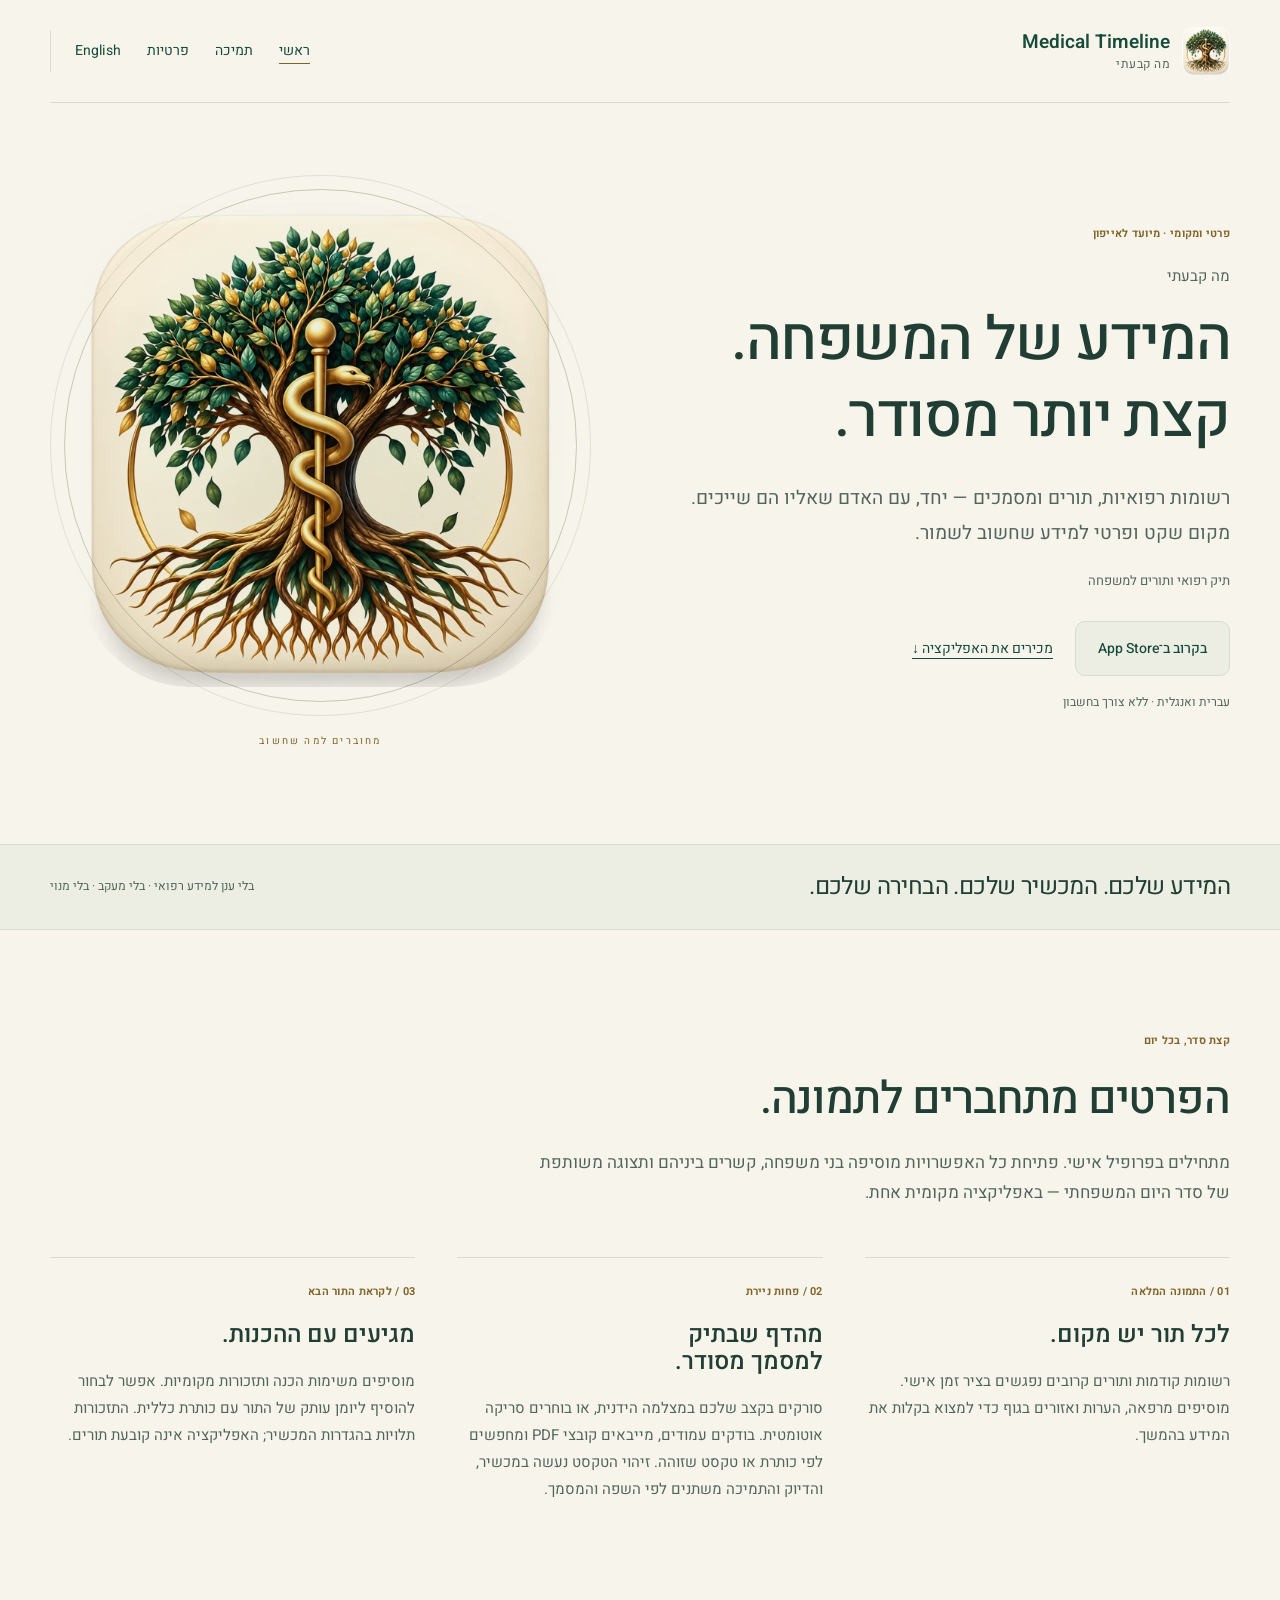
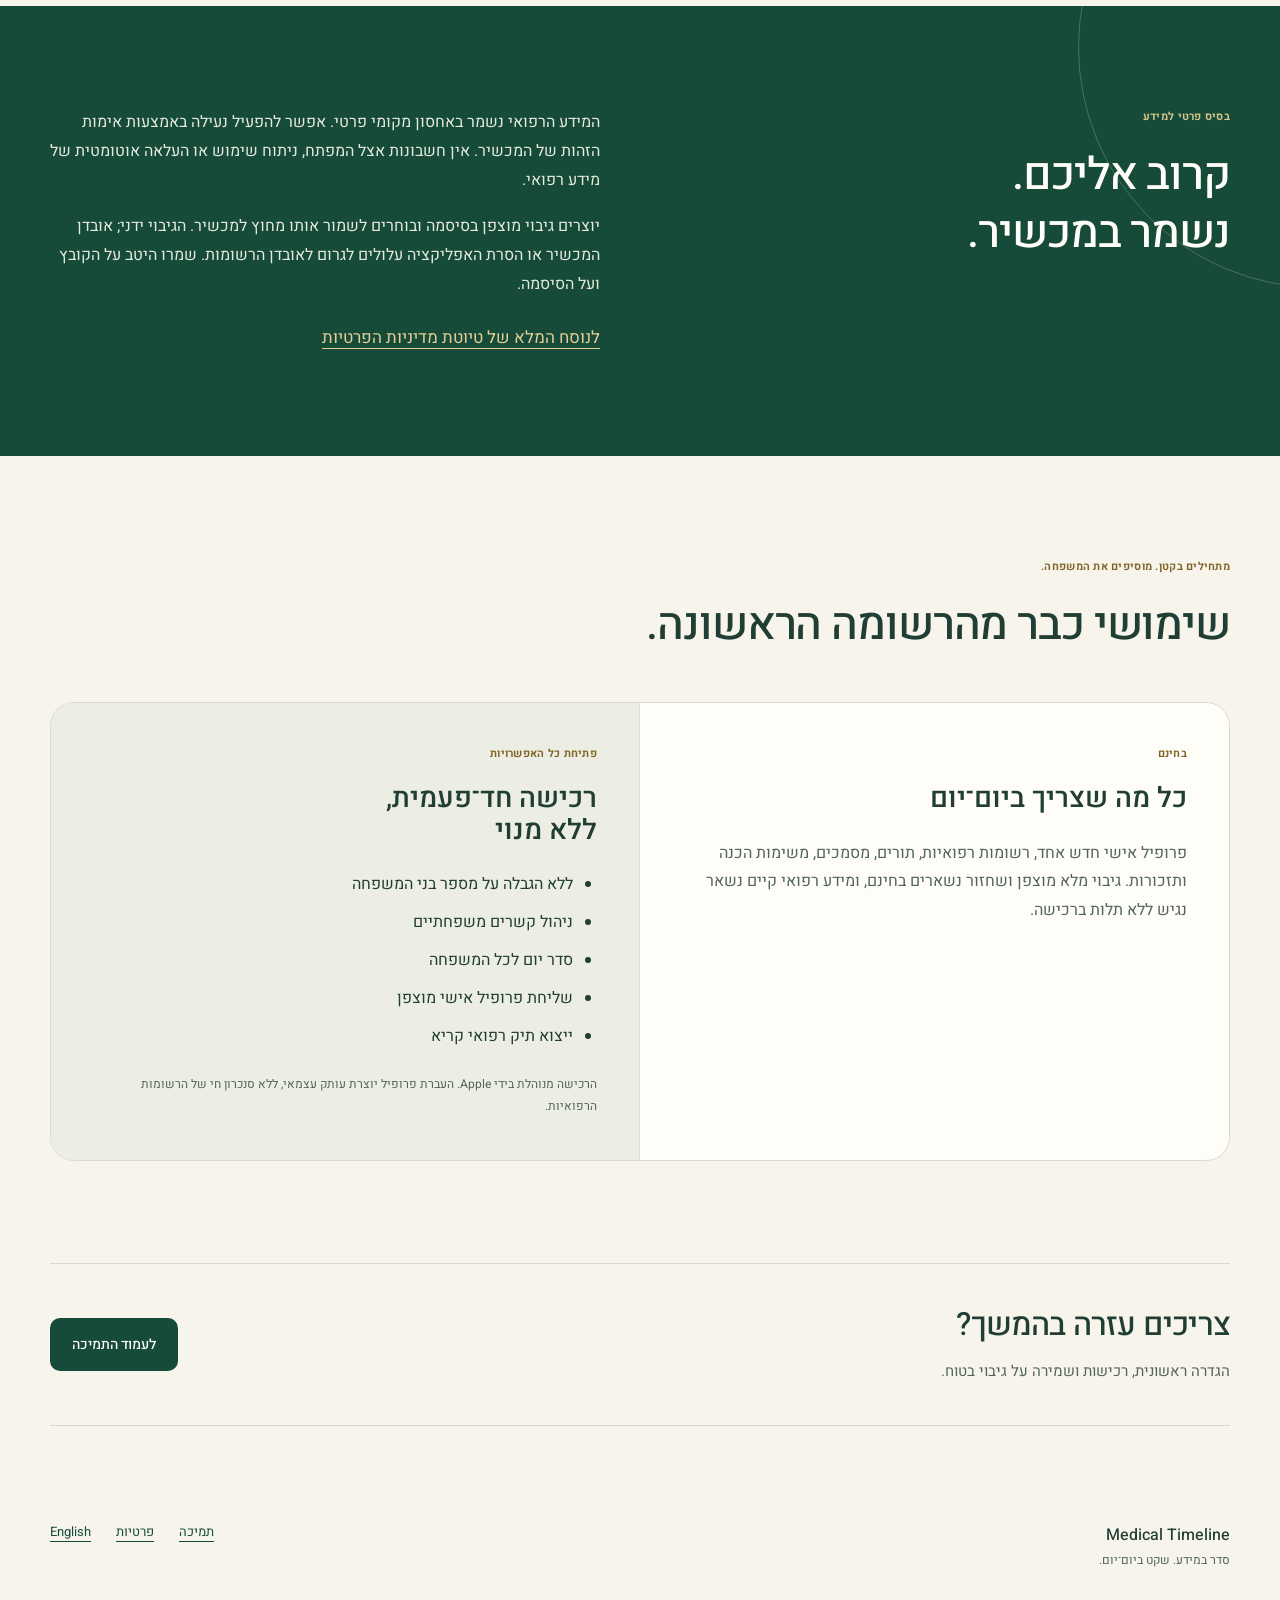
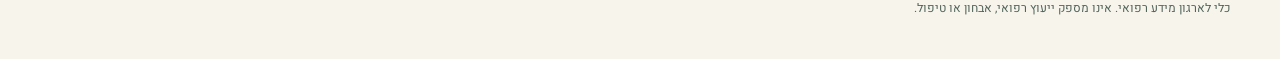
==== he.html @ 95b33567 "Add bilingual Medical Timeline companion website" ====
<!doctype html>
<html lang="he" dir="rtl">
<head>
<meta charset="utf-8">
<meta name="viewport" content="width=device-width, initial-scale=1">
<title>מה קבעתי — תיק רפואי ותורים למשפחה</title>
<meta name="description" content="אפליקציה לאייפון לארגון רשומות רפואיות, תורים ומסמכים במכשיר. בעברית ובאנגלית, עם אפשרויות משפחתיות ברכישה חד־פעמית.">
<meta name="theme-color" content="#f7f4ec">

<link rel="canonical" href="https://staroldur.github.io/medical-timeline-site/he.html">
<link rel="alternate" hreflang="en" href="https://staroldur.github.io/medical-timeline-site/index.html">
<link rel="alternate" hreflang="he" href="https://staroldur.github.io/medical-timeline-site/he.html">
<link rel="alternate" hreflang="x-default" href="https://staroldur.github.io/medical-timeline-site/index.html">
<link rel="icon" type="image/webp" href="assets/icon.webp">
<link rel="stylesheet" href="styles.css">
</head>
<body>
<a class="skip" href="#main">דילוג לתוכן</a>
<header class="wrap site-header"><a class="brand" href="he.html"><img src="assets/icon.webp" width="48" height="48" alt=""><span><bdi dir="ltr">Medical Timeline</bdi><small>מה קבעתי</small></span></a>
<nav aria-label="ניווט ראשי"><a href="he.html" aria-current="page">ראשי</a><a href="support-he.html">תמיכה</a><a href="privacy-he.html">פרטיות</a><a class="language" href="index.html" lang="en" dir="ltr">English</a>
</nav>
</header>
<main id="main">
<section class="wrap hero" aria-labelledby="hero-title">
<div class="hero-copy">
<p class="eyebrow">פרטי ומקומי · מיועד לאייפון</p>
<p class="product-name">מה קבעתי</p>
<h1 id="hero-title">המידע של המשפחה.<br>קצת יותר מסודר.</h1>
<p class="intro">רשומות רפואיות, תורים ומסמכים — יחד, עם האדם שאליו הם שייכים. מקום שקט ופרטי למידע שחשוב לשמור.</p>
<p class="subtitle">תיק רפואי ותורים למשפחה</p>
<div class="hero-actions"><span class="coming">בקרוב ב־<bdi dir="ltr" lang="en">App Store</bdi></span><a href="#how">מכירים את האפליקציה <span aria-hidden="true">↓</span></a>
</div>
<p class="fine">עברית ואנגלית · ללא צורך בחשבון</p>
</div>
<figure class="hero-art">
<div class="art-ring"><img src="assets/yggdrasil.webp" width="640" height="640" alt="איור עץ החיים המקורי של האפליקציה, עם עלים ירוקים ומטה זהוב" fetchpriority="high">
</div>
<figcaption>מחוברים למה שחשוב</figcaption>
</figure>
</section>
 <section class="principles">
<div class="wrap">
<p>המידע שלכם. המכשיר שלכם. הבחירה שלכם.</p><span>בלי ענן למידע רפואי · בלי מעקב · בלי מנוי</span>
</div>
</section>
 <section class="wrap section" id="how" aria-labelledby="how-title">
<div class="section-head">
<p class="eyebrow">קצת סדר, בכל יום</p>
<h2 id="how-title">הפרטים מתחברים לתמונה.</h2>
<p>מתחילים בפרופיל אישי. פתיחת כל האפשרויות מוסיפה בני משפחה, קשרים ביניהם ותצוגה משותפת של סדר היום המשפחתי — באפליקציה מקומית אחת.</p>
</div>
<div class="features">
<article class="feature">
<p class="eyebrow">01 / התמונה המלאה</p>
<h3>לכל תור יש מקום.</h3>
<p>רשומות קודמות ותורים קרובים נפגשים בציר זמן אישי. מוסיפים מרפאה, הערות ואזורים בגוף כדי למצוא בקלות את המידע בהמשך.</p>
</article>
<article class="feature">
<p class="eyebrow">02 / פחות ניירת</p>
<h3>מהדף שבתיק למסמך מסודר.</h3>
<p>סורקים בקצב שלכם במצלמה הידנית, או בוחרים סריקה אוטומטית. בודקים עמודים, מייבאים קובצי <bdi dir="ltr" lang="en">PDF</bdi> ומחפשים לפי כותרת או טקסט שזוהה. זיהוי הטקסט נעשה במכשיר, והדיוק והתמיכה משתנים לפי השפה והמסמך.</p>
</article>
<article class="feature">
<p class="eyebrow">03 / לקראת התור הבא</p>
<h3>מגיעים עם ההכנות.</h3>
<p>מוסיפים משימות הכנה ותזכורות מקומיות. אפשר לבחור להוסיף ליומן עותק של התור עם כותרת כללית. התזכורות תלויות בהגדרות המכשיר; האפליקציה אינה קובעת תורים.</p>
</article>
</div>
</section>
 <section class="privacy-band">
<div class="wrap split">
<div>
<p class="eyebrow">בסיס פרטי למידע</p>
<h2>קרוב אליכם.<br>נשמר במכשיר.</h2>
</div>
<div>
<p>המידע הרפואי נשמר באחסון מקומי פרטי. אפשר להפעיל נעילה באמצעות אימות הזהות של המכשיר. אין חשבונות אצל המפתח, ניתוח שימוש או העלאה אוטומטית של מידע רפואי.</p>
<p>יוצרים גיבוי מוצפן בסיסמה ובוחרים לשמור אותו מחוץ למכשיר. הגיבוי ידני; אובדן המכשיר או הסרת האפליקציה עלולים לגרום לאובדן הרשומות. שמרו היטב על הקובץ ועל הסיסמה.</p><a href="privacy-he.html">לנוסח המלא של טיוטת מדיניות הפרטיות</a>
</div>
</div>
</section>
 <section class="wrap section" aria-labelledby="purchase-title">
<div class="section-head">
<p class="eyebrow">מתחילים בקטן. מוסיפים את המשפחה.</p>
<h2 id="purchase-title">שימושי כבר מהרשומה הראשונה.</h2>
</div>
<div class="purchase-grid">
<article class="free">
<p class="eyebrow">בחינם</p>
<h3>כל מה שצריך ביום־יום</h3>
<p>פרופיל אישי חדש אחד, רשומות רפואיות, תורים, מסמכים, משימות הכנה ותזכורות. גיבוי מלא מוצפן ושחזור נשארים בחינם, ומידע רפואי קיים נשאר נגיש ללא תלות ברכישה.</p>
</article>
<article class="unlock">
<p class="eyebrow">פתיחת כל האפשרויות</p>
<h3>רכישה חד־פעמית,<br>ללא מנוי</h3>
<ul>
<li>ללא הגבלה על מספר בני המשפחה</li>
<li>ניהול קשרים משפחתיים</li>
<li>סדר יום לכל המשפחה</li>
<li>שליחת פרופיל אישי מוצפן</li>
<li>ייצוא תיק רפואי קריא</li>
</ul>
<p class="fine">הרכישה מנוהלת בידי Apple. העברת פרופיל יוצרת עותק עצמאי, ללא סנכרון חי של הרשומות הרפואיות.</p>
</article>
</div>
</section>
 <section class="wrap help-strip">
<div>
<h2>צריכים עזרה בהמשך?</h2>
<p>הגדרה ראשונית, רכישות ושמירה על גיבוי בטוח.</p>
</div><a class="button" href="support-he.html">לעמוד התמיכה</a>
</section>
</main>
<footer class="wrap site-footer">
<div><strong><bdi dir="ltr">Medical Timeline</bdi></strong>
<p>סדר במידע. שקט ביום־יום.</p>
</div>
<div><a href="support-he.html">תמיכה</a><a href="privacy-he.html">פרטיות</a><a href="index.html" lang="en" dir="auto">English</a>
</div>
<p class="fine">כלי לארגון מידע רפואי. אינו מספק ייעוץ רפואי, אבחון או טיפול.</p>
</footer>
</body></html>
---- styles.css ----
@font-face {
  font-family:Heebo;
  src:url('assets/Heebo.ttf') format('truetype');
  font-weight:100 900;
  font-display:swap}

:root {
  color-scheme:light;
  --ivory:#f7f4ec;
  --paper:#fffdf7;
  --ink:#213e34;
  --green:#164b3a;
  --muted:#52655b;
  --gold:#806326;
  --line:#d8dbcd;
  --tint:#eceee3;
  --radius:24px;
  --space:clamp(64px,8vw,112px)}

* {
  box-sizing:border-box}
html {
  scroll-padding-top:24px}
body {
  margin:0;
  background:var(--ivory);
  color:var(--ink);
  font:400 17px/1.8 Heebo,Arial,sans-serif}
a {
  color:var(--green);
  text-underline-offset:5px;
  text-decoration-thickness:1px}
a:hover {
  text-decoration-thickness:2px}
a:focus-visible {
  outline:3px solid var(--gold);
  outline-offset:5px;
  border-radius:3px}
img {
  max-width:100%;
  height:auto;
  display:block}
h1,h2,h3,p,figure {
  margin:0}
h1,h2,h3 {
  line-height:1.14;
  font-weight:500;
  text-wrap:balance}
h1,h2 {
  font-family:Georgia,'Times New Roman',serif;
  letter-spacing:-.045em}
h1 {
  font-size:clamp(48px,5.4vw,78px)}
h2 {
  font-size:clamp(36px,3.5vw,50px)}
h3 {
  font-size:24px;
  font-weight:550}
p+p {
  margin-top:18px}
ul {
  padding-inline-start:24px}
li+li {
  margin-top:9px}
.wrap {
  width:min(1180px,calc(100% - 72px));
  margin-inline:auto}
.skip {
  position:absolute;
  inset-inline-start:20px;
  top:-100px;
  background:var(--paper);
  padding:12px;
  z-index:10}
.skip:focus {
  top:12px}
.site-header {
  display:flex;
  justify-content:space-between;
  align-items:center;
  gap:24px;
  padding-block:27px;
  border-bottom:1px solid var(--line)}
.brand {
  display:flex;
  gap:12px;
  align-items:center;
  text-decoration:none;
  font-size:19px;
  font-weight:600;
  line-height:1.35}
.brand img {
  border-radius:12px}
.brand small {
  display:block;
  color:var(--muted);
  font-size:12px;
  font-weight:400;
  letter-spacing:.04em}
.site-header nav {
  display:flex;
  flex-wrap:wrap;
  align-items:center;
  gap:26px;
  font-size:14px}
.site-header nav a {
  text-decoration:none;
  padding-block:8px}
.site-header nav a[aria-current] {
  text-decoration:underline;
  text-decoration-color:var(--gold);
  text-underline-offset:8px}
.site-header .language {
  border-inline-start:1px solid var(--line);
  padding-inline-start:24px}
.hero {
  display:grid;
  grid-template-columns:1.1fr 1fr;
  gap:44px;
  align-items:center;
  padding-block:72px 80px}
.hero-copy {
  position:relative}
.eyebrow {
  font-size:11px;
  letter-spacing:.14em;
  font-weight:650;
  color:var(--gold);
  line-height:1.6;
  margin-bottom:20px}
.product-name {
  font-size:15px;
  color:var(--muted);
  margin-block:0 12px}
.hero h1 {
  margin-bottom:25px}
.intro {
  font-size:19px;
  line-height:1.85;
  color:var(--muted);
  max-width:580px}
.subtitle {
  font-size:13px;
  color:var(--muted);
  margin-top:18px}
.hero-actions {
  display:flex;
  align-items:center;
  gap:22px;
  flex-wrap:wrap;
  margin-block:28px 16px}
.hero-actions>a {
  font-size:14px}
.coming,.button {
  display:inline-block;
  padding:14px 22px;
  border-radius:10px;
  background:var(--green);
  color:var(--paper);
  font-size:14px;
  font-weight:500;
  text-decoration:none}
.coming {
  background:var(--tint);
  color:var(--green);
  border:1px solid var(--line)}
.fine {
  font-size:12px;
  line-height:1.8;
  color:var(--muted)}
.hero-art {
  position:relative;
  text-align:center;
  padding:14px}
.art-ring {
  position:relative;
  padding:14px;
  border:1px solid #c7c9b5;
  border-radius:50%;
  background:radial-gradient(ellipse,#e6e8da 0,transparent 70%)}
.art-ring:before {
  content:'';
  position:absolute;
  inset:-15px;
  border:1px solid #e4dfcf;
  border-radius:50%;
  pointer-events:none}
.art-ring img {
  border-radius:23%;
  mix-blend-mode:multiply}
.hero-art figcaption {
  font-size:10px;
  letter-spacing:.22em;
  color:var(--gold);
  margin-top:30px}
.principles {
  background:var(--tint);
  border-block:1px solid var(--line);
  padding-block:25px}
.principles>.wrap {
  display:flex;
  justify-content:space-between;
  align-items:center;
  gap:18px}
.principles p {
  font-family:Georgia,serif;
  font-size:24px;
  line-height:1.4}
.principles span {
  font-size:12px;
  color:var(--muted)}
.section {
  padding-block:var(--space)}
.section-head {
  max-width:690px;
  margin-bottom:48px}
.section-head h2 {
  margin-bottom:20px}
.section-head>p:last-child {
  color:var(--muted)}
.features {
  display:grid;
  grid-template-columns:repeat(3,minmax(0,1fr));
  gap:42px}
.feature {
  border-top:1px solid var(--line);
  padding-top:25px}
.feature .eyebrow {
  margin-bottom:20px}
.feature h3 {
  margin-bottom:20px;
  max-width:270px}
.feature>p:last-child {
  font-size:15px;
  color:var(--muted)}
.privacy-band {
  background:var(--green);
  color:var(--paper);
  padding-block:var(--space);
  position:relative;
  overflow:hidden}
.privacy-band:before {
  content:'';
  position:absolute;
  width:480px;
  height:480px;
  border:1px solid #4a705d;
  border-radius:50%;
  inset-inline-start:-280px;
  top:-200px;
  pointer-events:none}
.split {
  display:grid;
  grid-template-columns:1fr 1fr;
  gap:80px;
  position:relative}
.privacy-band .eyebrow {
  color:#d9c68e}
.privacy-band p:not(.eyebrow) {
  color:#e5eadd;
  font-size:16px}
.privacy-band a {
  color:#e5ce95;
  display:inline-block;
  margin-top:24px}
.purchase-grid {
  display:grid;
  grid-template-columns:1fr 1fr;
  border:1px solid var(--line);
  border-radius:var(--radius);
  overflow:hidden}
.purchase-grid article {
  padding:42px}
.purchase-grid h3 {
  font-size:28px;
  margin-bottom:24px}
.free {
  background:var(--paper)}
.free>p:last-child {
  color:var(--muted);
  font-size:16px}
.unlock {
  background:var(--tint);
  border-inline-start:1px solid var(--line)}
.unlock li {
  font-size:16px}
.unlock .fine {
  margin-top:24px}
.help-strip {
  border-block:1px solid var(--line);
  display:flex;
  justify-content:space-between;
  align-items:center;
  gap:30px;
  padding-block:40px;
  margin-bottom:64px}
.help-strip h2 {
  font-size:32px;
  margin-bottom:12px}
.help-strip p {
  font-size:15px;
  color:var(--muted)}
.site-footer {
  display:flex;
  flex-wrap:wrap;
  justify-content:space-between;
  align-items:start;
  gap:26px;
  padding-block:30px 40px}
.site-footer strong {
  font-size:16px;
  font-weight:500}
.site-footer p {
  font-size:12px;
  color:var(--muted)}
.site-footer>div+div {
  display:flex;
  gap:25px;
  font-size:13px}
.site-footer>.fine {
  width:100%}
.page-heading {
  padding-block:64px 48px}
.page-heading h1 {
  margin-bottom:24px}
.equivalent {
  display:inline-block;
  margin-top:20px}
.draft-notice {
  max-width:880px;
  border-inline-start:3px solid var(--gold);
  padding:18px 22px;
  background:#eee7d6;
  font-size:14px;
  color:#4c4329}
.document-layout {
  display:grid;
  grid-template-columns:260px minmax(0,1fr);
  gap:72px;
  padding-bottom:80px}
.contact-panel,.policy-nav {
  align-self:start;
  border-top:1px solid var(--gold);
  padding-top:24px;
  font-size:14px;
  overflow-wrap:anywhere}
.contact-panel h2,.policy-nav h2 {
  font-family:Heebo,Arial,sans-serif;
  font-size:20px;
  letter-spacing:0;
  line-height:1.5;
  margin-bottom:18px}
.contact-panel p {
  margin-bottom:18px}
.contact-panel>a {
  display:inline-block;
  margin-bottom:18px}
.policy-nav a {
  display:block;
  padding-block:6px;
  font-size:13px}
.document {
  max-width:760px;
  min-width:0;
  overflow-wrap:anywhere}
.document section {
  padding-block:28px;
  border-top:1px solid var(--line)}
.document section:first-child {
  padding-top:0;
  border-top:0}
.document h2 {
  font-family:Heebo,Arial,sans-serif;
  font-size:24px;
  letter-spacing:0;
  line-height:1.5;
  margin-bottom:18px}
.document p {
  font-size:16px;
  color:var(--muted)}
.document strong {
  color:var(--ink)}
[dir=rtl] h1,[dir=rtl] h2,[dir=rtl] .principles p {
  font-family:Heebo,Arial,sans-serif;
  letter-spacing:-.025em}
[dir=rtl] h1 {
  font-size:clamp(42px,4.7vw,65px);
  line-height:1.28}
[dir=rtl] h2 {
  line-height:1.3}
[dir=rtl] .eyebrow {
  letter-spacing:.025em}
bdi {
  unicode-bidi:isolate}

@media(min-width:1450px) {
  .hero {
  padding-block:96px}
}

@media(max-width:1000px) {
  .hero {
  gap:24px}
.hero-art {
  padding:12px}
.hero-actions {
  gap:16px}
.site-header nav {
  gap:18px}
.features {
  gap:26px}
.split {
  gap:40px}
.principles>.wrap {
  flex-direction:column;
  text-align:center;
  gap:10px}
.document-layout {
  grid-template-columns:220px minmax(0,1fr);
  gap:35px}
}

@media(max-width:760px) {
  .wrap {
  width:calc(100% - 40px)}
.site-header {
  flex-wrap:wrap;
  gap:18px;
  padding-block:20px}
.site-header nav {
  width:100%;
  justify-content:space-between;
  gap:12px;
  font-size:13px}
.site-header .language {
  padding-inline-start:16px}
.hero {
  grid-template-columns:1fr;
  padding-block:45px 50px;
  gap:44px}
.hero-copy {
  max-width:600px}
.hero-art {
  max-width:400px;
  width:80%;
  margin-inline:auto}
.hero h1 {
  font-size:clamp(48px,8vw,65px)}
[dir=rtl] .hero h1 {
  font-size:clamp(42px,7.8vw,58px)}
.intro {
  font-size:17px}
.hero-art figcaption {
  margin-top:24px}
.principles p {
  font-size:22px}
.features {
  grid-template-columns:1fr;
  gap:30px}
.feature h3 {
  max-width:none}
.feature p {
  max-width:580px}
.split,.purchase-grid {
  grid-template-columns:1fr}
.split {
  gap:30px}
.unlock {
  border-inline-start:0;
  border-top:1px solid var(--line)}
.purchase-grid article {
  padding:30px}
.help-strip {
  align-items:start;
  flex-direction:column;
  gap:24px}
.document-layout {
  grid-template-columns:1fr;
  gap:40px}
.policy-nav {
  column-count:2;
  column-gap:24px}
.policy-nav h2 {
  column-span:all}
.policy-nav a {
  break-inside:avoid}
.contact-panel {
  max-width:480px}
.page-heading {
  padding-block:44px 36px}
.draft-notice {
  padding:16px}
.site-footer {
  gap:22px}
.eyebrow {
  margin-bottom:16px}
}

@media(max-width:360px) {
  .wrap {
  width:calc(100% - 32px)}
.hero h1 {
  font-size:45px}
[dir=rtl] .hero h1 {
  font-size:39px}
.brand {
  font-size:18px}
.coming {
  padding:12px 16px}
.purchase-grid article {
  padding:24px}
.policy-nav {
  column-count:1}
}

@media(prefers-reduced-motion:reduce) {
  *,*:before,*:after {
  scroll-behavior:auto!important;
  animation:none!important;
  transition:none!important}
}

@media print {
  body {
  background:white;
  color:#111;
  font:11pt/1.6 Arial,sans-serif}
.site-header,.site-footer,.skip,.policy-nav,.contact-panel {
  display:none}
.wrap {
  width:100%}
.page-heading {
  padding-block:0 20px}
.page-heading h1 {
  font-size:28pt}
.document-layout {
  display:block;
  padding:0}
.document {
  max-width:none}
.document p {
  font-size:11pt;
  color:#111}
.document h2 {
  font-size:15pt;
  break-after:avoid}
.document section {
  padding-block:16px}
.draft-notice {
  border:1px solid #555;
  background:none}
.document a {
  color:#111}
a[href^='https://']:after {
  content:' (' attr(href) ')';
  font-size:9pt;
  overflow-wrap:anywhere}
}
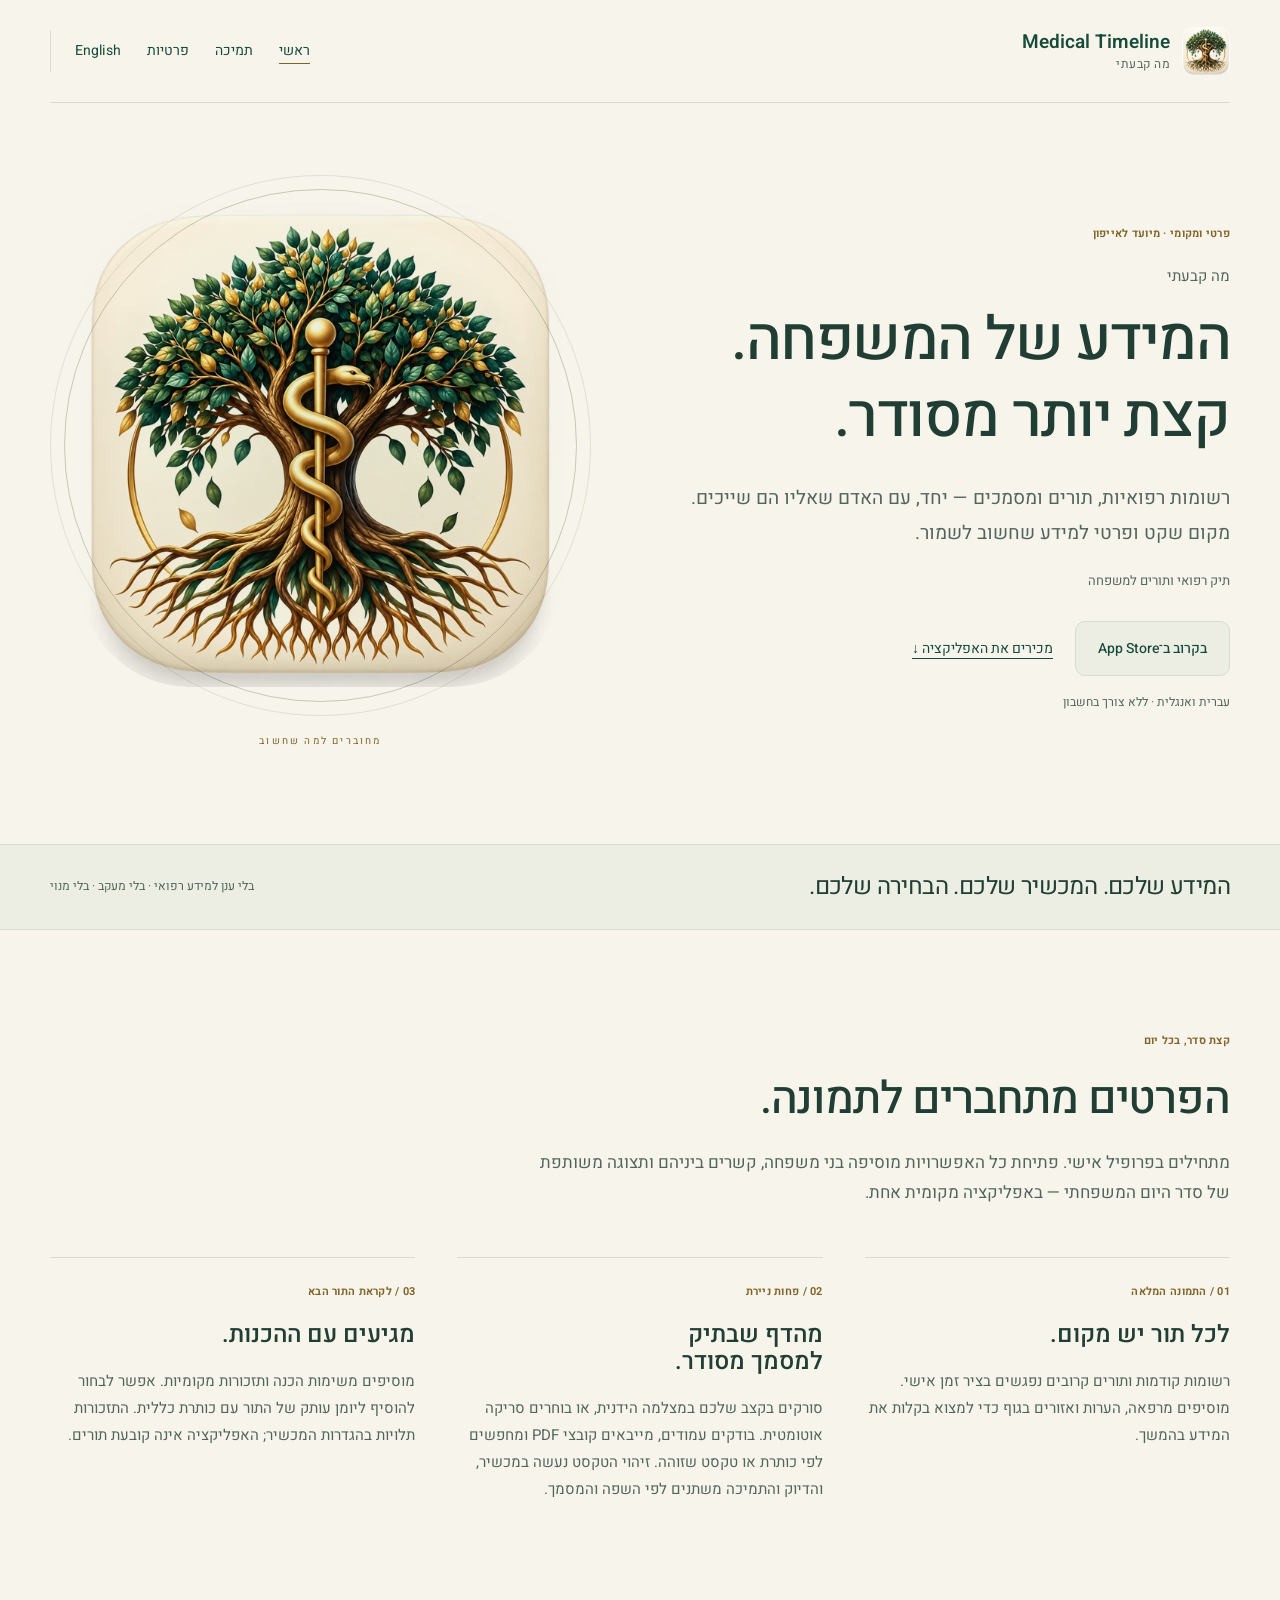
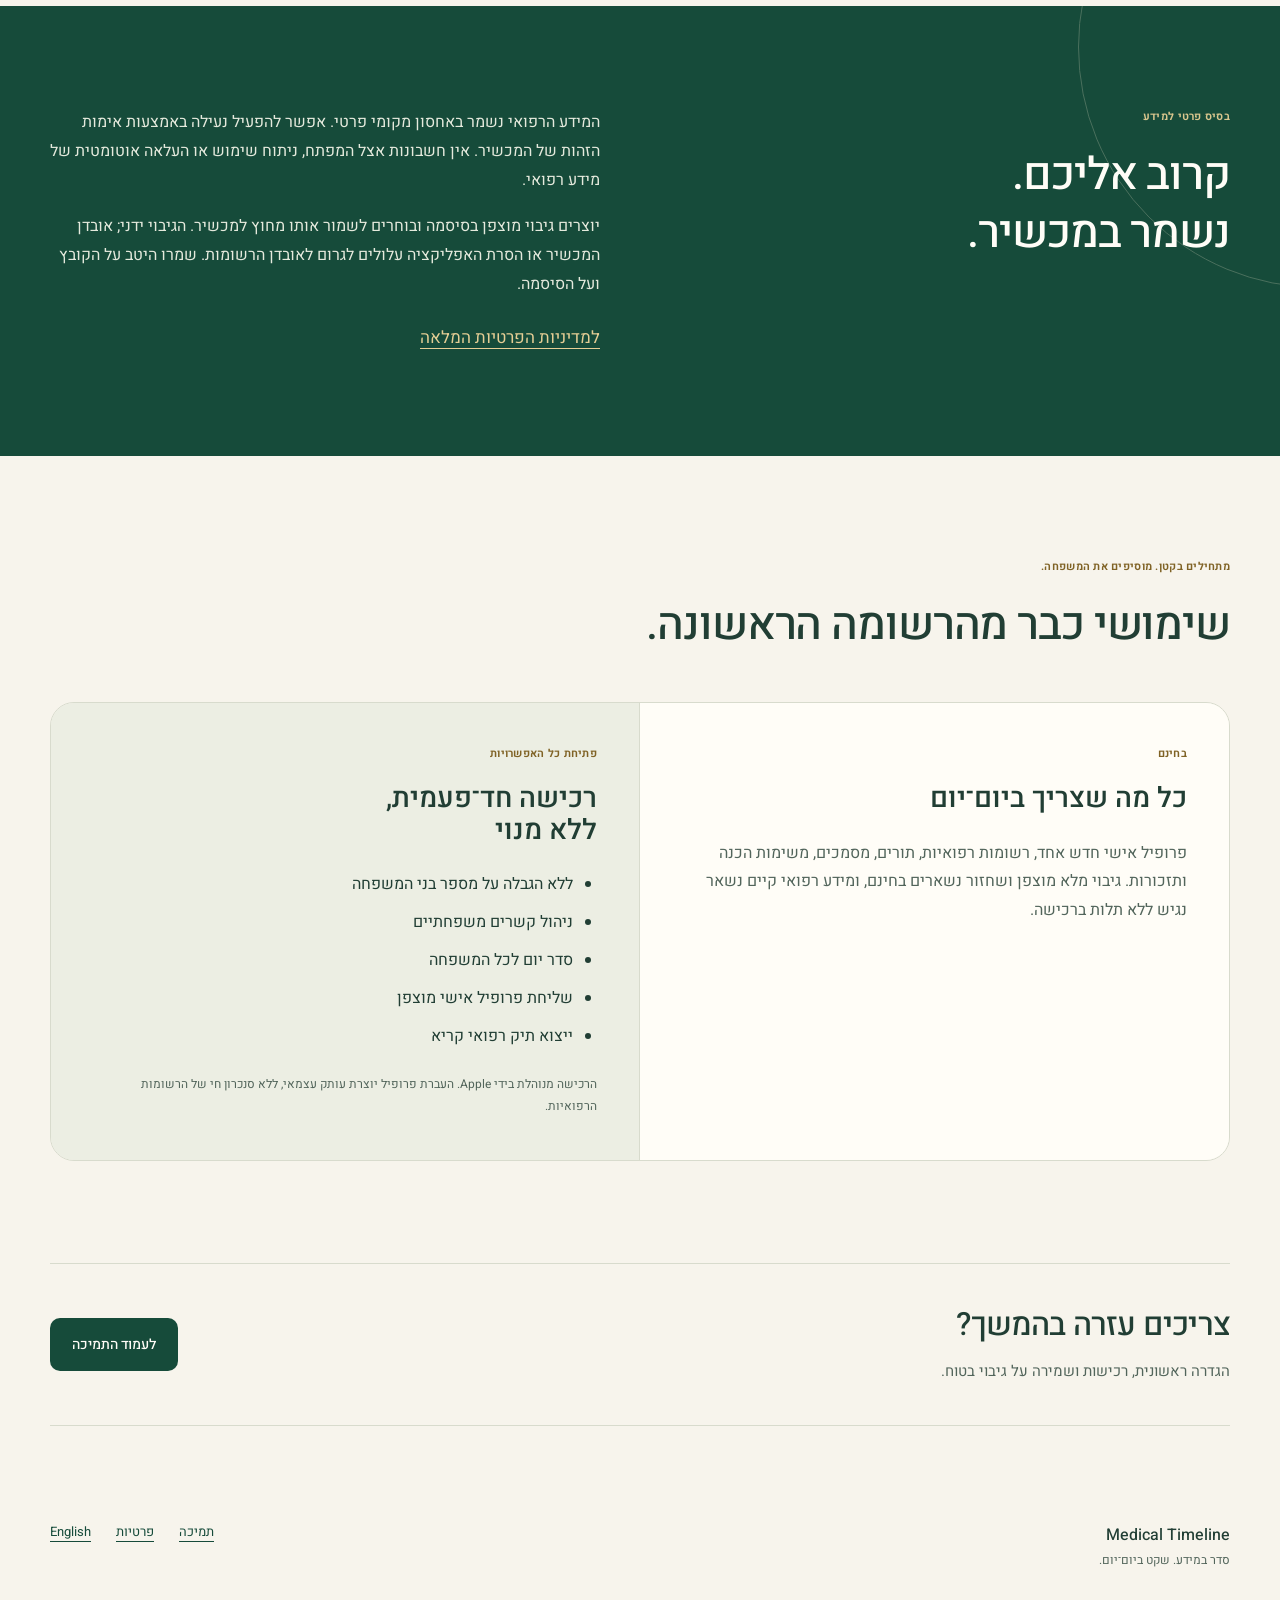
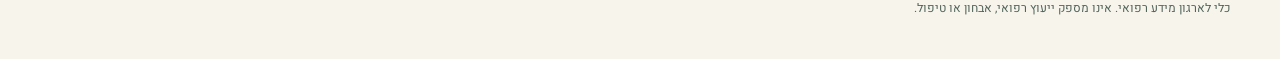
==== commit fec4bfee: "privacy updated" ====
--- a/he.html
+++ b/he.html
@@ -38,11 +38,11 @@
 <figcaption>מחוברים למה שחשוב</figcaption>
 </figure>
 </section>
- <section class="principles">
+ <div class="principles">
 <div class="wrap">
 <p>המידע שלכם. המכשיר שלכם. הבחירה שלכם.</p><span>בלי ענן למידע רפואי · בלי מעקב · בלי מנוי</span>
 </div>
-</section>
+</div>
  <section class="wrap section" id="how" aria-labelledby="how-title">
 <div class="section-head">
 <p class="eyebrow">קצת סדר, בכל יום</p>
@@ -75,7 +75,7 @@
 </div>
 <div>
 <p>המידע הרפואי נשמר באחסון מקומי פרטי. אפשר להפעיל נעילה באמצעות אימות הזהות של המכשיר. אין חשבונות אצל המפתח, ניתוח שימוש או העלאה אוטומטית של מידע רפואי.</p>
-<p>יוצרים גיבוי מוצפן בסיסמה ובוחרים לשמור אותו מחוץ למכשיר. הגיבוי ידני; אובדן המכשיר או הסרת האפליקציה עלולים לגרום לאובדן הרשומות. שמרו היטב על הקובץ ועל הסיסמה.</p><a href="privacy-he.html">לנוסח המלא של טיוטת מדיניות הפרטיות</a>
+<p>יוצרים גיבוי מוצפן בסיסמה ובוחרים לשמור אותו מחוץ למכשיר. הגיבוי ידני; אובדן המכשיר או הסרת האפליקציה עלולים לגרום לאובדן הרשומות. שמרו היטב על הקובץ ועל הסיסמה.</p><a href="privacy-he.html">למדיניות הפרטיות המלאה</a>
 </div>
 </div>
 </section>
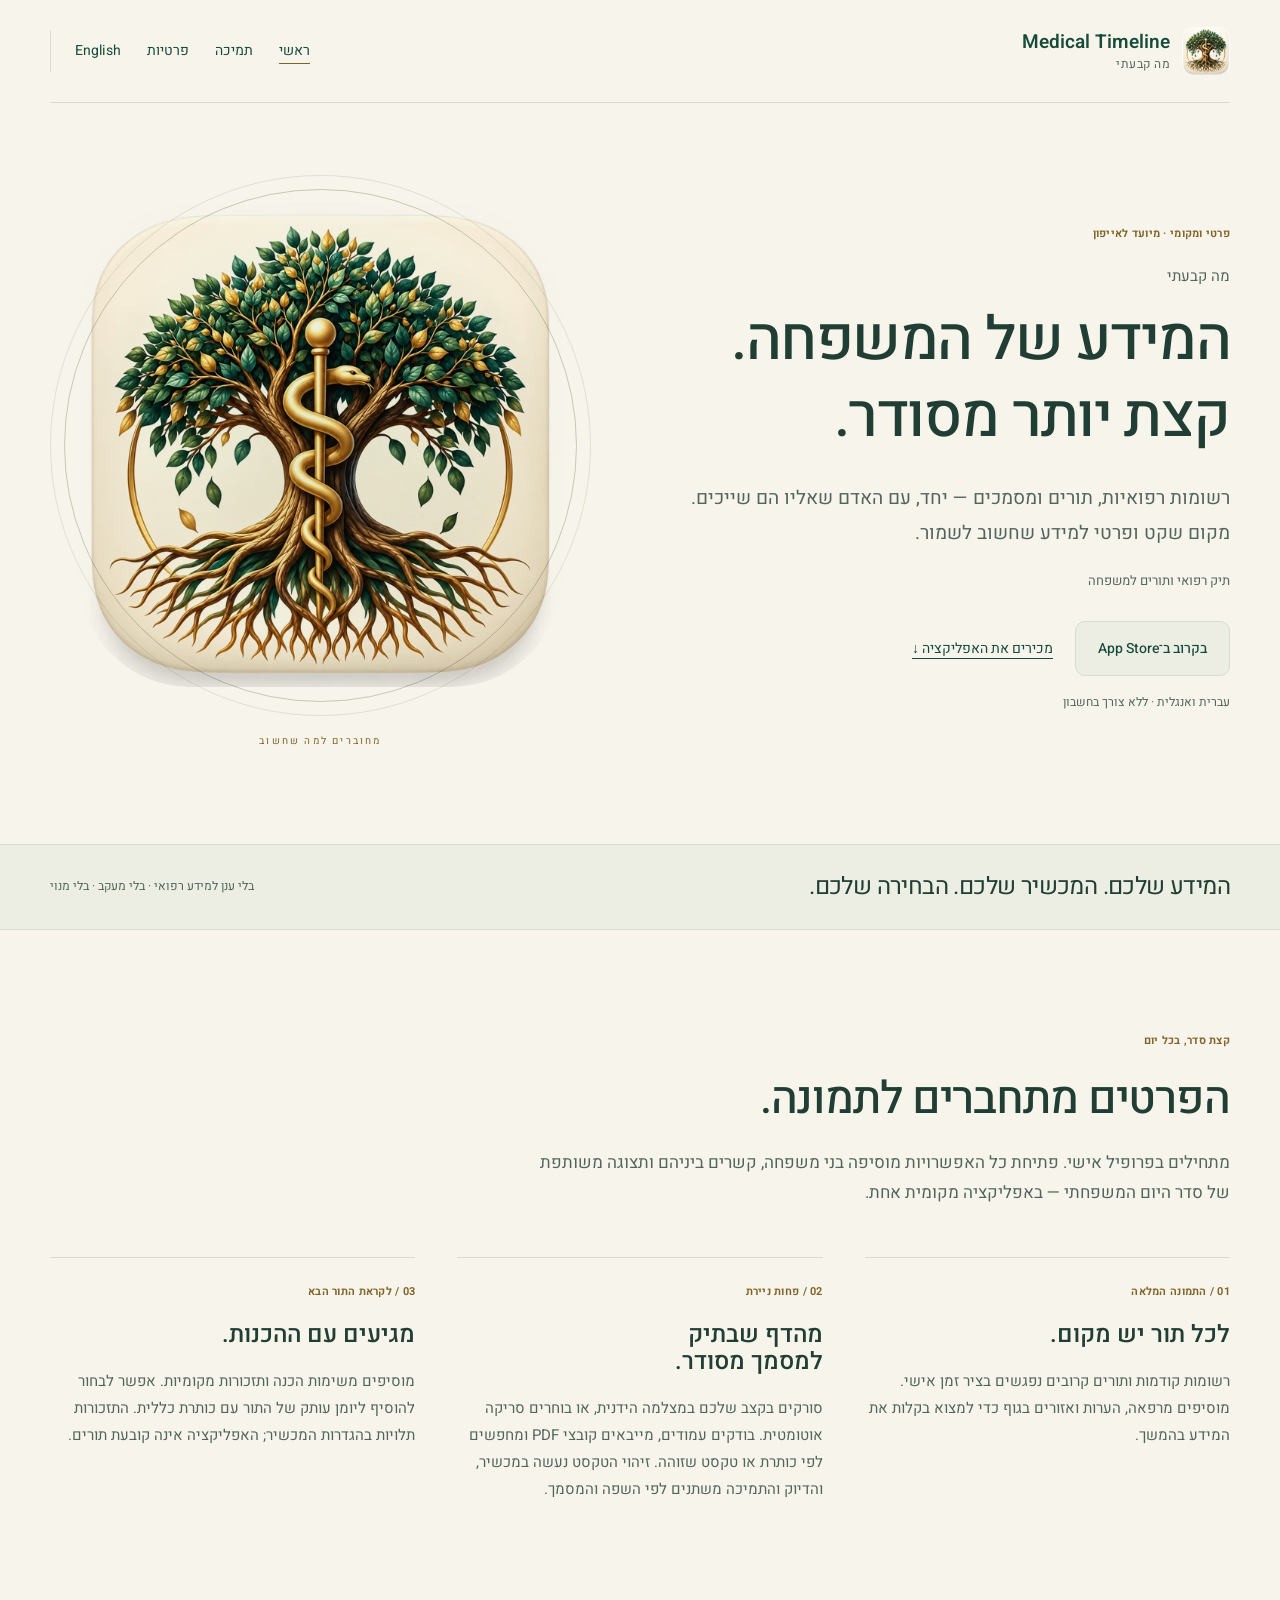
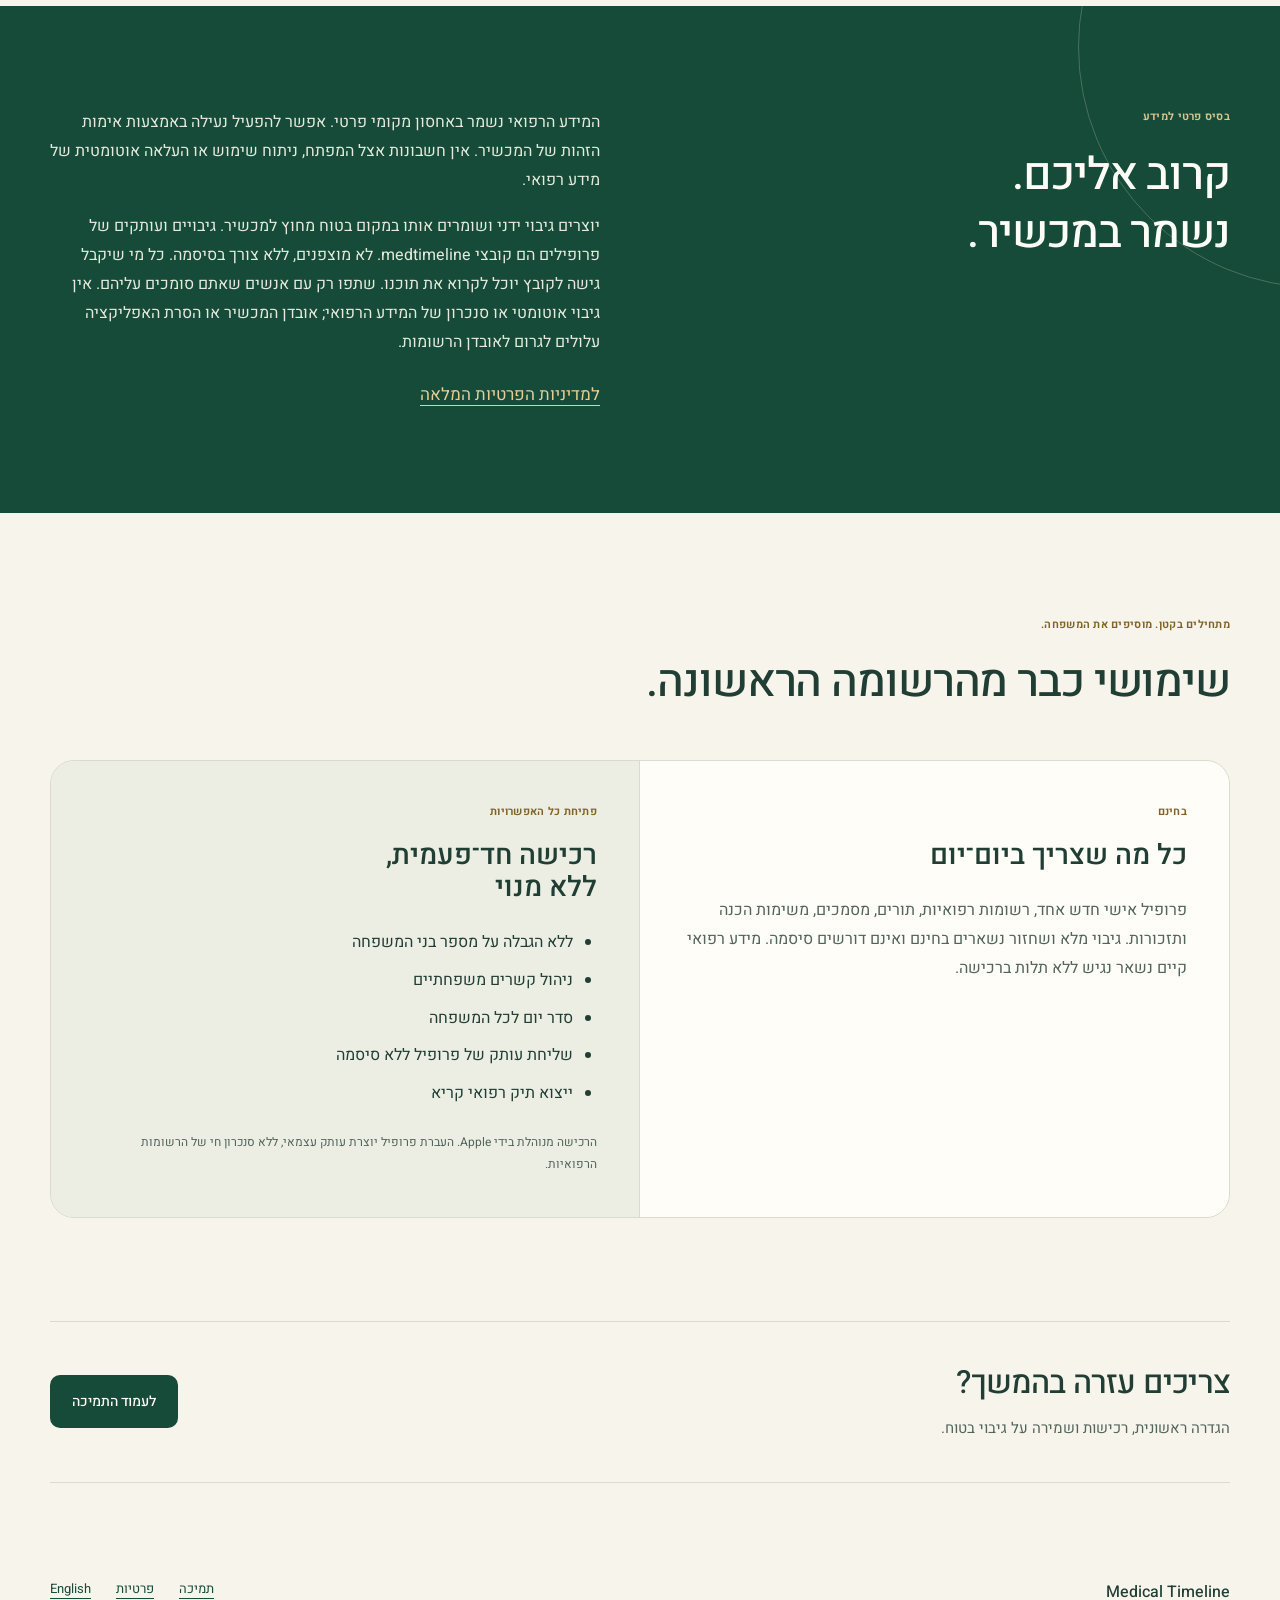
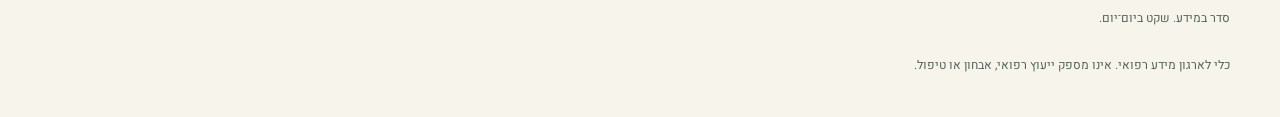
==== commit bc76bcbf: "removed encryption" ====
--- a/he.html
+++ b/he.html
@@ -75,7 +75,7 @@
 </div>
 <div>
 <p>המידע הרפואי נשמר באחסון מקומי פרטי. אפשר להפעיל נעילה באמצעות אימות הזהות של המכשיר. אין חשבונות אצל המפתח, ניתוח שימוש או העלאה אוטומטית של מידע רפואי.</p>
-<p>יוצרים גיבוי מוצפן בסיסמה ובוחרים לשמור אותו מחוץ למכשיר. הגיבוי ידני; אובדן המכשיר או הסרת האפליקציה עלולים לגרום לאובדן הרשומות. שמרו היטב על הקובץ ועל הסיסמה.</p><a href="privacy-he.html">למדיניות הפרטיות המלאה</a>
+<p>יוצרים גיבוי ידני ושומרים אותו במקום בטוח מחוץ למכשיר. גיבויים ועותקים של פרופילים הם קובצי <bdi dir="ltr" lang="en">.medtimeline</bdi> לא מוצפנים, ללא צורך בסיסמה. כל מי שיקבל גישה לקובץ יוכל לקרוא את תוכנו. שתפו רק עם אנשים שאתם סומכים עליהם. אין גיבוי אוטומטי או סנכרון של המידע הרפואי; אובדן המכשיר או הסרת האפליקציה עלולים לגרום לאובדן הרשומות.</p><a href="privacy-he.html">למדיניות הפרטיות המלאה</a>
 </div>
 </div>
 </section>
@@ -88,7 +88,7 @@
 <article class="free">
 <p class="eyebrow">בחינם</p>
 <h3>כל מה שצריך ביום־יום</h3>
-<p>פרופיל אישי חדש אחד, רשומות רפואיות, תורים, מסמכים, משימות הכנה ותזכורות. גיבוי מלא מוצפן ושחזור נשארים בחינם, ומידע רפואי קיים נשאר נגיש ללא תלות ברכישה.</p>
+<p>פרופיל אישי חדש אחד, רשומות רפואיות, תורים, מסמכים, משימות הכנה ותזכורות. גיבוי מלא ושחזור נשארים בחינם ואינם דורשים סיסמה. מידע רפואי קיים נשאר נגיש ללא תלות ברכישה.</p>
 </article>
 <article class="unlock">
 <p class="eyebrow">פתיחת כל האפשרויות</p>
@@ -97,7 +97,7 @@
 <li>ללא הגבלה על מספר בני המשפחה</li>
 <li>ניהול קשרים משפחתיים</li>
 <li>סדר יום לכל המשפחה</li>
-<li>שליחת פרופיל אישי מוצפן</li>
+<li>שליחת עותק של פרופיל ללא סיסמה</li>
 <li>ייצוא תיק רפואי קריא</li>
 </ul>
 <p class="fine">הרכישה מנוהלת בידי Apple. העברת פרופיל יוצרת עותק עצמאי, ללא סנכרון חי של הרשומות הרפואיות.</p>
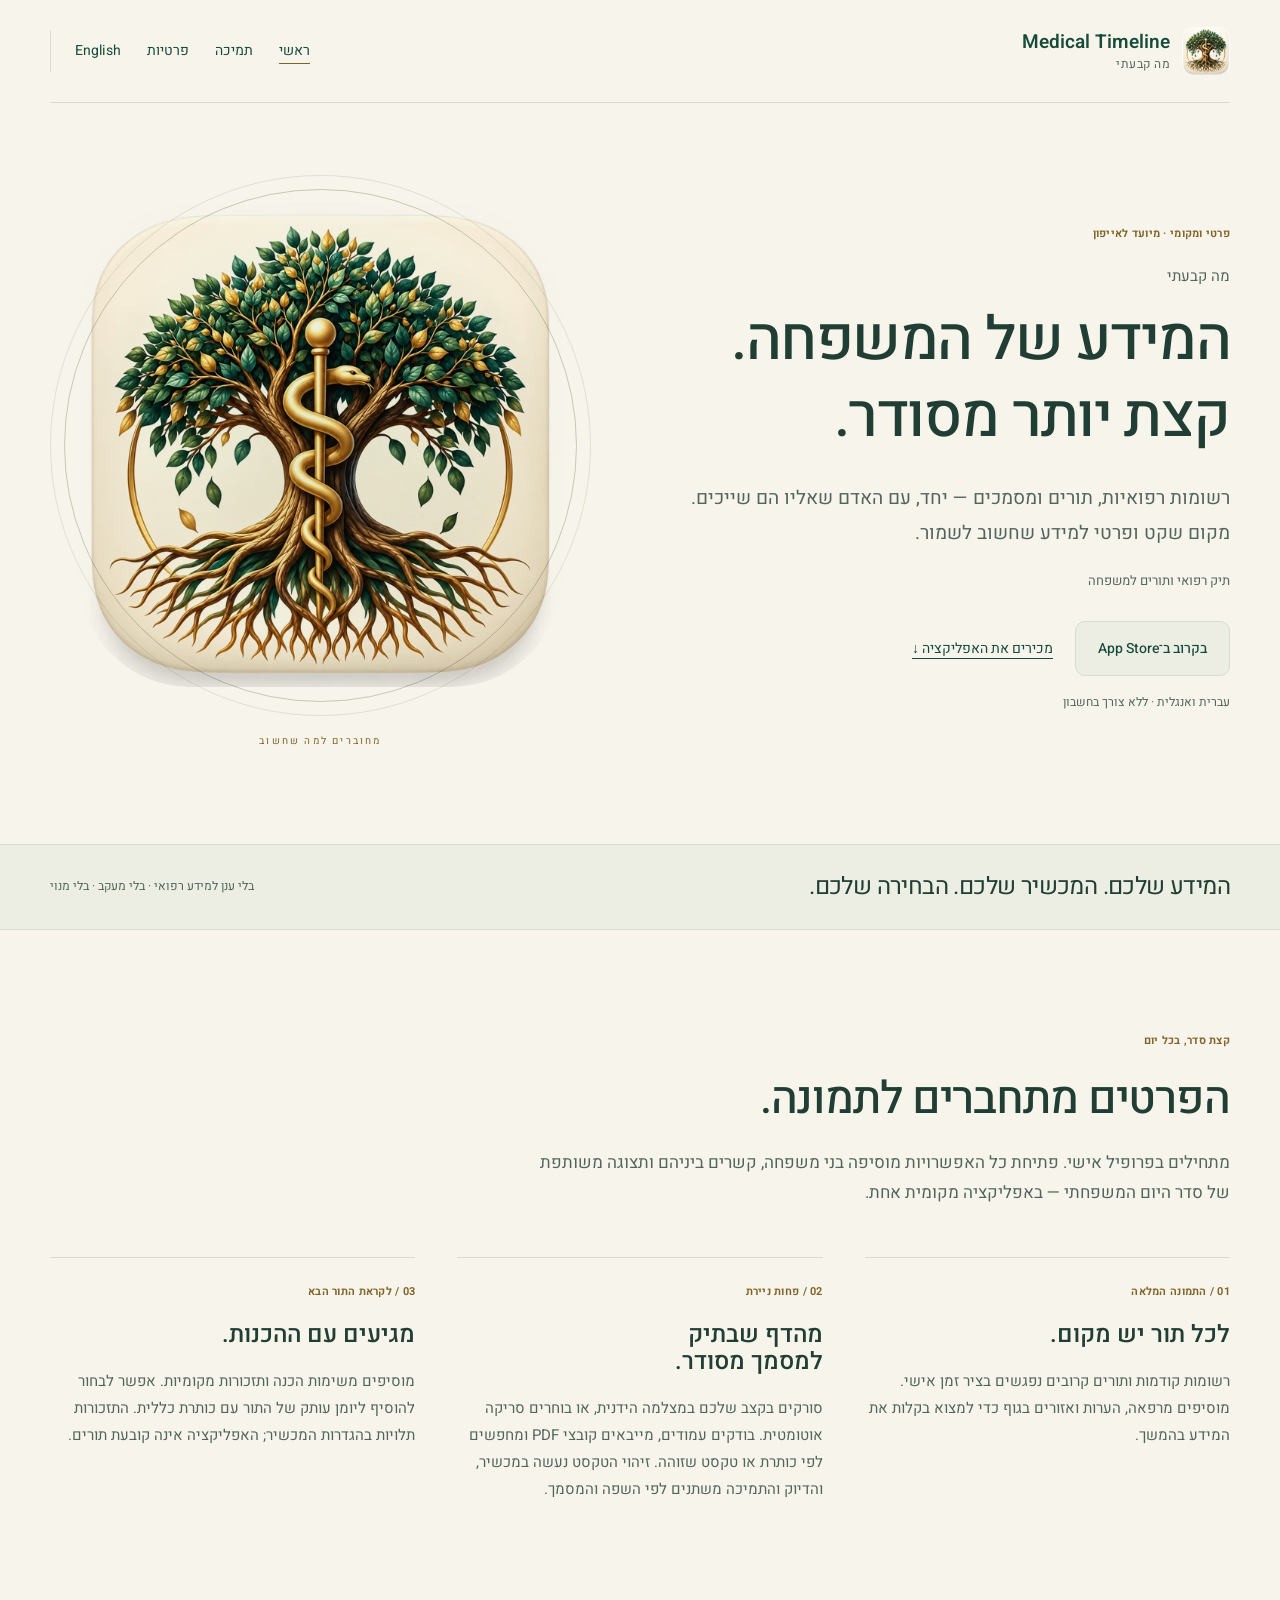
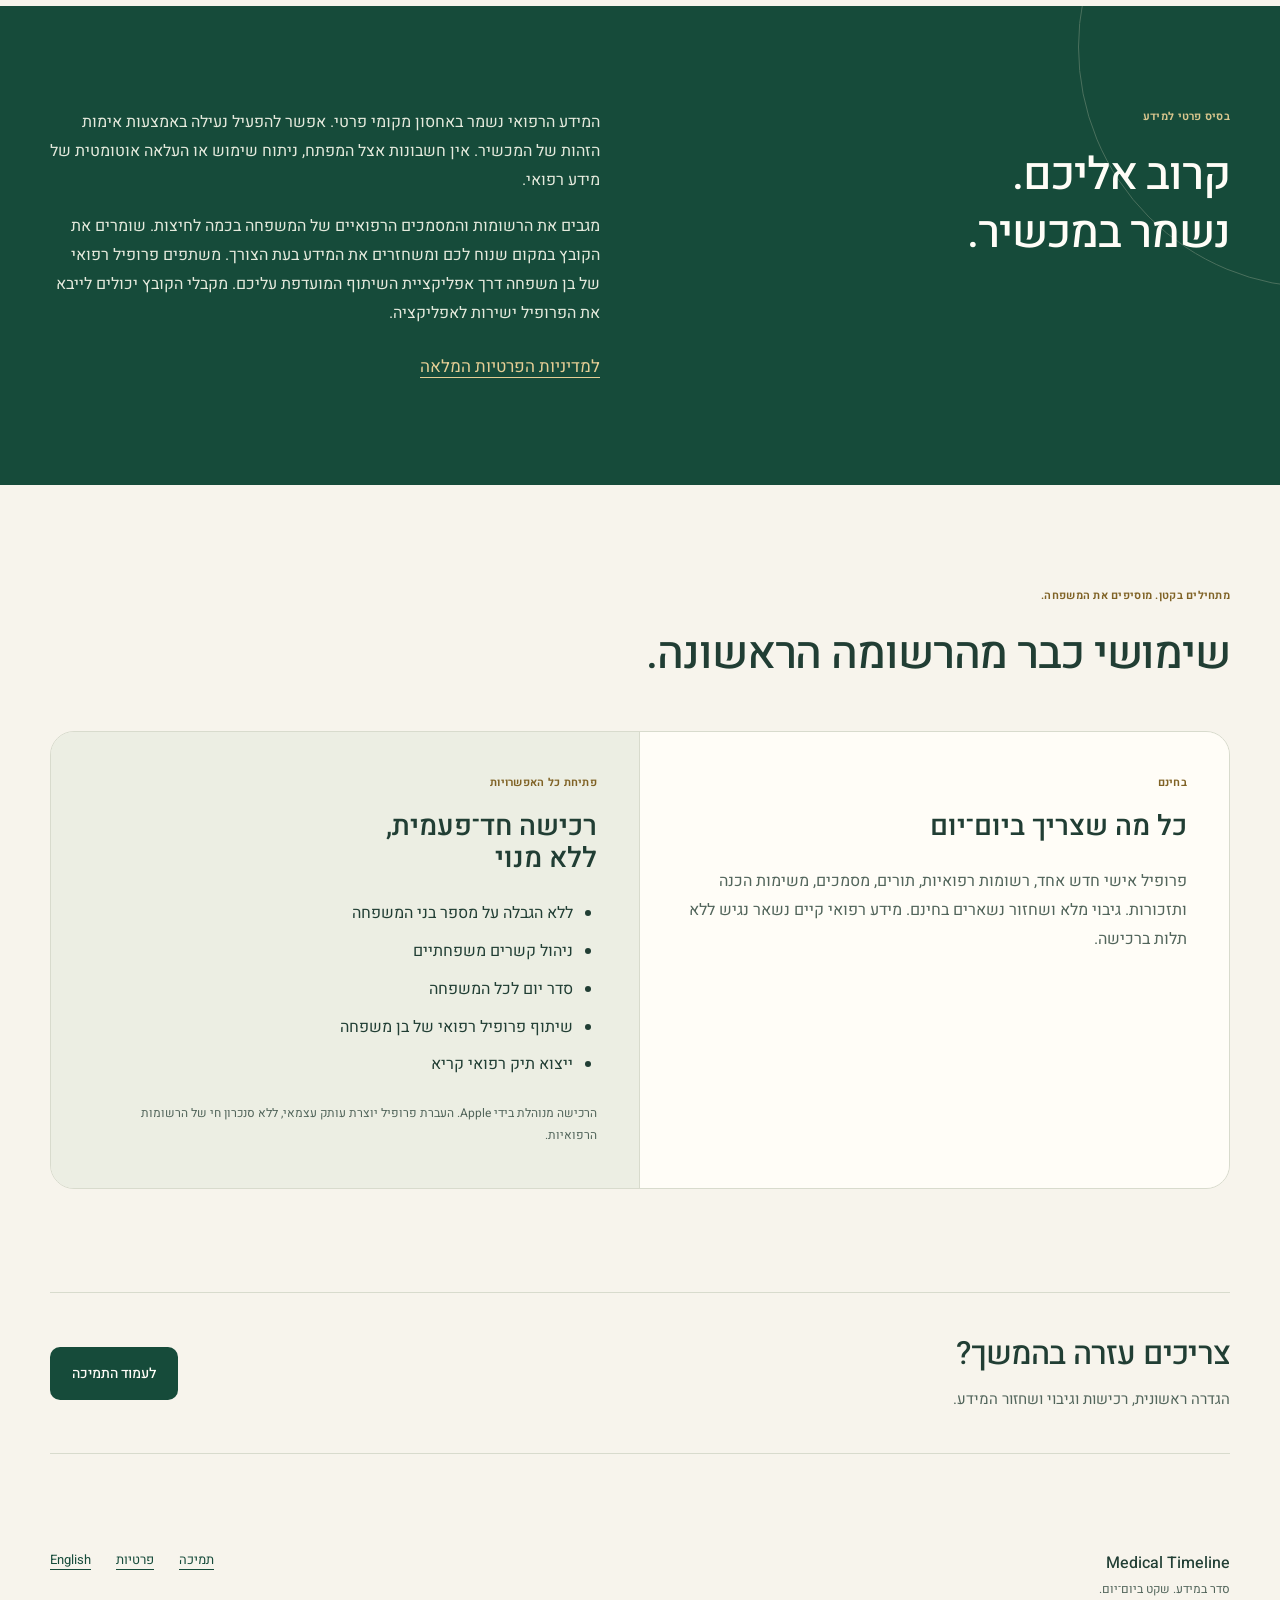
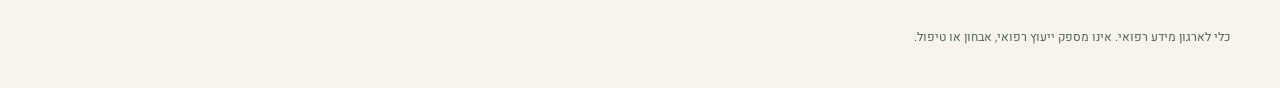
==== commit f446640b: "small changes to encryption text" ====
--- a/he.html
+++ b/he.html
@@ -75,7 +75,7 @@
 </div>
 <div>
 <p>המידע הרפואי נשמר באחסון מקומי פרטי. אפשר להפעיל נעילה באמצעות אימות הזהות של המכשיר. אין חשבונות אצל המפתח, ניתוח שימוש או העלאה אוטומטית של מידע רפואי.</p>
-<p>יוצרים גיבוי ידני ושומרים אותו במקום בטוח מחוץ למכשיר. גיבויים ועותקים של פרופילים הם קובצי <bdi dir="ltr" lang="en">.medtimeline</bdi> לא מוצפנים, ללא צורך בסיסמה. כל מי שיקבל גישה לקובץ יוכל לקרוא את תוכנו. שתפו רק עם אנשים שאתם סומכים עליהם. אין גיבוי אוטומטי או סנכרון של המידע הרפואי; אובדן המכשיר או הסרת האפליקציה עלולים לגרום לאובדן הרשומות.</p><a href="privacy-he.html">למדיניות הפרטיות המלאה</a>
+<p>מגבים את הרשומות והמסמכים הרפואיים של המשפחה בכמה לחיצות. שומרים את הקובץ במקום שנוח לכם ומשחזרים את המידע בעת הצורך. משתפים פרופיל רפואי של בן משפחה דרך אפליקציית השיתוף המועדפת עליכם. מקבלי הקובץ יכולים לייבא את הפרופיל ישירות לאפליקציה.</p><a href="privacy-he.html">למדיניות הפרטיות המלאה</a>
 </div>
 </div>
 </section>
@@ -88,7 +88,7 @@
 <article class="free">
 <p class="eyebrow">בחינם</p>
 <h3>כל מה שצריך ביום־יום</h3>
-<p>פרופיל אישי חדש אחד, רשומות רפואיות, תורים, מסמכים, משימות הכנה ותזכורות. גיבוי מלא ושחזור נשארים בחינם ואינם דורשים סיסמה. מידע רפואי קיים נשאר נגיש ללא תלות ברכישה.</p>
+<p>פרופיל אישי חדש אחד, רשומות רפואיות, תורים, מסמכים, משימות הכנה ותזכורות. גיבוי מלא ושחזור נשארים בחינם. מידע רפואי קיים נשאר נגיש ללא תלות ברכישה.</p>
 </article>
 <article class="unlock">
 <p class="eyebrow">פתיחת כל האפשרויות</p>
@@ -97,7 +97,7 @@
 <li>ללא הגבלה על מספר בני המשפחה</li>
 <li>ניהול קשרים משפחתיים</li>
 <li>סדר יום לכל המשפחה</li>
-<li>שליחת עותק של פרופיל ללא סיסמה</li>
+<li>שיתוף פרופיל רפואי של בן משפחה</li>
 <li>ייצוא תיק רפואי קריא</li>
 </ul>
 <p class="fine">הרכישה מנוהלת בידי Apple. העברת פרופיל יוצרת עותק עצמאי, ללא סנכרון חי של הרשומות הרפואיות.</p>
@@ -107,7 +107,7 @@
  <section class="wrap help-strip">
 <div>
 <h2>צריכים עזרה בהמשך?</h2>
-<p>הגדרה ראשונית, רכישות ושמירה על גיבוי בטוח.</p>
+<p>הגדרה ראשונית, רכישות וגיבוי ושחזור המידע.</p>
 </div><a class="button" href="support-he.html">לעמוד התמיכה</a>
 </section>
 </main>
